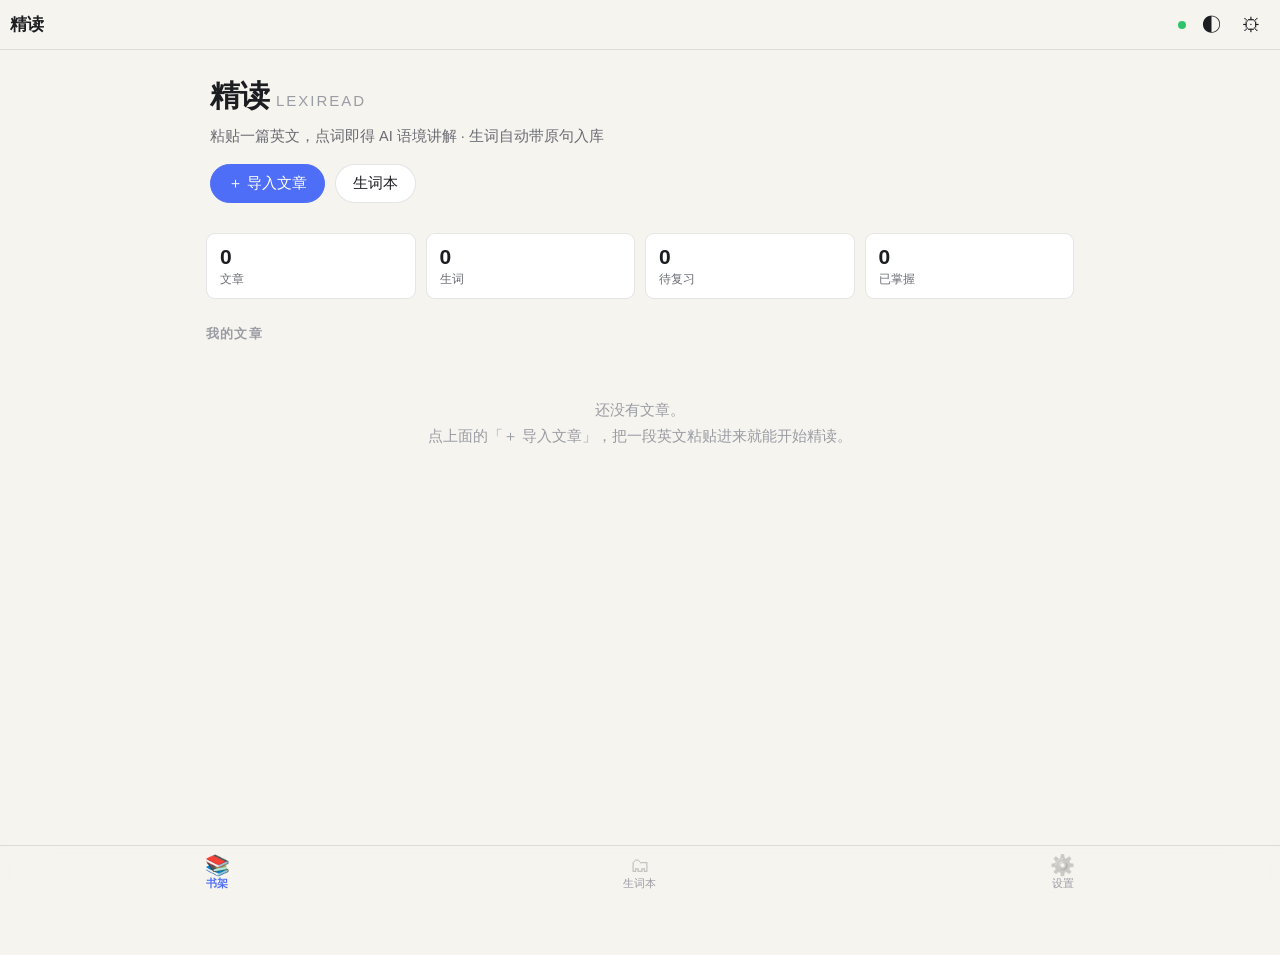
==== index.html @ 321f034e "加入文件导入（EPUB/PDF/DOCX）与账号跨设备同步 - 文件导入：EPUB（自己解 ZIP + 按 spine 抽正文）、PDF（懒加载 pdf.js）、   DOCX、TXT/MD/HTML" ====
<!doctype html>
<html lang="zh-CN">
<head>
<meta charset="utf-8">
<meta name="viewport" content="width=device-width, initial-scale=1, viewport-fit=cover">
<title>精读 LexiRead · AI 英文精读与语境记单词</title>
<meta name="description" content="导入英文文章，点词看 AI 语境讲解、整句翻译与语法拆解，生词连同原句自动进生词本并按遗忘曲线复习。iPhone / iPad / Mac 三端可用。">
<link rel="manifest" href="./manifest.webmanifest">
<link rel="apple-touch-icon" href="./icons/apple-touch-icon.png">
<link rel="icon" href="./icons/favicon.svg" type="image/svg+xml">
<meta name="apple-mobile-web-app-capable" content="yes">
<meta name="mobile-web-app-capable" content="yes">
<meta name="apple-mobile-web-app-status-bar-style" content="black-translucent">
<meta name="apple-mobile-web-app-title" content="精读">
<meta name="theme-color" content="#12141c" media="(prefers-color-scheme: dark)">
<meta name="theme-color" content="#f6f4ef" media="(prefers-color-scheme: light)">
<link rel="stylesheet" href="./styles.css">
<script src="./config.js"></script>
</head>
<body>

<!-- ─────────────  顶栏  ───────────── -->
<header id="topbar">
  <button class="icon-btn" id="btn-back" hidden aria-label="返回">‹</button>
  <div class="tb-title" id="tb-title">精读</div>
  <div class="tb-right">
    <span class="sync-dot" id="dict-dot" title="词典状态"></span>
    <button class="icon-btn sync-btn" id="btn-sync" hidden aria-label="同步">☁</button>
    <button class="icon-btn" id="btn-theme" aria-label="切换主题">◐</button>
    <button class="icon-btn" id="btn-settings" aria-label="设置">⚙</button>
  </div>
</header>

<main id="main">

  <!-- ─────────────  书架  ───────────── -->
  <section class="view" id="view-library">
    <div class="hero">
      <h1>精读 <span class="hero-en">LexiRead</span></h1>
      <p class="hero-sub">粘贴一篇英文，点词即得 AI 语境讲解 · 生词自动带原句入库</p>
      <div class="hero-actions">
        <button class="btn primary" data-action="new-article">＋ 导入文章</button>
        <button class="btn" data-action="go-vocab">生词本 <b id="lib-due-badge" class="badge" hidden>0</b></button>
      </div>
    </div>
    <div class="stats" id="lib-stats"></div>
    <h2 class="sec-title">我的文章</h2>
    <div id="article-list" class="card-list"></div>
  </section>

  <!-- ─────────────  阅读器  ───────────── -->
  <section class="view" id="view-reader">
    <div id="reader-head" class="reader-head">
      <h1 id="reader-title"></h1>
      <div class="reader-meta" id="reader-meta"></div>
      <div class="reader-tools">
        <button class="tool" data-action="tts-play">🔊 朗读</button>
        <button class="tool" data-action="tts-stop">⏹ 停止</button>
        <button class="tool" data-action="toggle-focus">◎ 专注</button>
        <button class="tool" data-action="reader-settings">Aa 排版</button>
      </div>
    </div>
    <article id="reader-body" class="reader-body"></article>
    <div id="reader-end" class="reader-end"></div>
  </section>

  <!-- ─────────────  生词本  ───────────── -->
  <section class="view" id="view-vocab">
    <div class="seg" id="vocab-seg">
      <button class="seg-btn is-on" data-filter="all">全部</button>
      <button class="seg-btn" data-filter="due">待复习</button>
      <button class="seg-btn" data-filter="learning">学习中</button>
      <button class="seg-btn" data-filter="mastered">已掌握</button>
    </div>
    <div class="row-actions">
      <button class="btn primary" data-action="start-review">开始复习 <b id="due-count" class="badge" hidden>0</b></button>
      <button class="btn" data-action="vocab-export">导出</button>
    </div>
    <div id="vocab-list" class="card-list"></div>
  </section>

  <!-- ─────────────  复习  ───────────── -->
  <section class="view" id="view-review">
    <div class="review-wrap">
      <div class="review-progress"><div id="review-bar"></div></div>
      <div class="review-card" id="review-card">
        <div class="rc-word" id="rc-word"></div>
        <div class="rc-phon" id="rc-phon"></div>
        <button class="btn" id="rc-speak">🔊 听发音</button>
        <div class="rc-cloze" id="rc-cloze"></div>
        <div class="rc-answer" id="rc-answer" hidden></div>
        <button class="btn primary big" id="rc-reveal">显示答案</button>
        <div class="rc-grades" id="rc-grades" hidden>
          <button class="grade g1" data-grade="1">忘记 <i>&lt;1天</i></button>
          <button class="grade g2" data-grade="2">模糊 <i id="g2i"></i></button>
          <button class="grade g3" data-grade="3">记得 <i id="g3i"></i></button>
          <button class="grade g4" data-grade="4">太简单 <i id="g4i"></i></button>
        </div>
      </div>
      <div class="review-foot" id="review-foot"></div>
    </div>
  </section>

  <!-- ─────────────  设置  ───────────── -->
  <section class="view" id="view-settings">
    <div class="set-group" id="sync-group">
      <h2>账号与同步</h2>
      <div id="sync-body"></div>
    </div>

    <div class="set-group">
      <h2>AI 引擎</h2>
      <p class="hint">填写你自己的 API Key，费用直接算在你自己的账号上（DeepSeek 记单词这点用量约几分钱/月）。Key 只存在本机浏览器里，不会上传到任何第三方服务器。</p>
      <label class="field"><span>接口地址</span>
        <input id="set-baseurl" type="url" inputmode="url" autocomplete="off" spellcheck="false" placeholder="https://api.deepseek.com">
      </label>
      <label class="field"><span>API Key</span>
        <input id="set-apikey" type="password" autocomplete="off" spellcheck="false" placeholder="sk-...">
      </label>
      <label class="field"><span>模型</span>
        <input id="set-model" type="text" autocomplete="off" spellcheck="false" placeholder="deepseek-chat">
      </label>
      <div class="row-actions">
        <button class="btn primary" data-action="save-ai">保存</button>
        <button class="btn" data-action="test-ai">测试连接</button>
      </div>
      <div class="test-out" id="test-out" hidden></div>
    </div>

    <div class="set-group">
      <h2>阅读排版</h2>
      <label class="field range"><span>字号</span><input id="set-fontsize" type="range" min="14" max="30" step="1"><b id="set-fontsize-v"></b></label>
      <label class="field range"><span>行距</span><input id="set-lineheight" type="range" min="140" max="260" step="5"><b id="set-lineheight-v"></b></label>
      <label class="field range"><span>版心</span><input id="set-width" type="range" min="520" max="1000" step="20"><b id="set-width-v"></b></label>
      <label class="field"><span>字体</span>
        <select id="set-font">
          <option value="serif">衬线（易读）</option>
          <option value="sans">无衬线</option>
          <option value="mono">等宽</option>
        </select>
      </label>
      <label class="field"><span>主题</span>
        <select id="set-theme">
          <option value="auto">跟随系统</option>
          <option value="light">明亮</option>
          <option value="sepia">纸黄</option>
          <option value="dark">暗色</option>
        </select>
      </label>
      <label class="field"><span>点词后自动请求 AI 讲解</span>
        <input id="set-autoai" type="checkbox">
      </label>
    </div>

    <div class="set-group">
      <h2>朗读</h2>
      <label class="field"><span>语速</span><input id="set-rate" type="range" min="50" max="150" step="5"><b id="set-rate-v"></b></label>
      <label class="field"><span>音色</span><select id="set-voice"></select></label>
    </div>

    <div class="set-group">
      <h2>数据</h2>
      <p class="hint" id="storage-hint"></p>
      <div class="row-actions">
        <button class="btn" data-action="vocab-export">导出全部数据</button>
        <button class="btn" data-action="data-import">导入数据</button>
        <button class="btn danger" data-action="data-wipe">清空所有数据</button>
      </div>
      <input type="file" id="file-import" accept="application/json,.json" hidden>
    </div>

    <div class="set-group">
      <h2>关于</h2>
      <p class="hint">
        精读 LexiRead 是一个纯本地的 PWA：没有服务器、没有账号、没有订阅。
        在 iPhone / iPad 上用 Safari「分享 → 添加到主屏幕」即成为全屏 App；在 Mac 的 Safari 里「文件 → 添加到程序坞」同样得到独立窗口。
        <br><br>
        词典数据来自开源项目 <a href="https://github.com/skywind3000/ECDICT" target="_blank" rel="noopener">ECDICT</a>（MIT）。
      </p>
      <div class="row-actions">
        <button class="btn" data-action="reload-dict">重新加载词典</button>
        <button class="btn" data-action="check-update">检查更新</button>
      </div>
      <p class="hint" id="version-hint"></p>
    </div>
  </section>

</main>

<!-- ─────────────  底部导航  ───────────── -->
<nav id="tabbar">
  <button class="tab is-on" data-tab="library"><i>📚</i><span>书架</span></button>
  <button class="tab" data-tab="vocab"><i>🗂</i><span>生词本</span><b class="dot" id="tab-due" hidden></b></button>
  <button class="tab" data-tab="settings"><i>⚙️</i><span>设置</span></button>
</nav>

<!-- ─────────────  详情面板（点词 / 句子）  ───────────── -->
<div id="scrim" hidden></div>
<aside id="panel" hidden aria-live="polite">
  <div class="panel-grip"></div>
  <div class="panel-head">
    <div class="ph-main">
      <div class="ph-word" id="ph-word"></div>
      <div class="ph-sub" id="ph-sub"></div>
    </div>
    <div class="ph-actions">
      <button class="icon-btn" id="ph-speak" aria-label="发音">🔊</button>
      <button class="icon-btn" id="ph-close" aria-label="关闭">✕</button>
    </div>
  </div>
  <div class="panel-body" id="panel-body"></div>
  <div class="panel-foot" id="panel-foot"></div>
</aside>

<!-- ─────────────  模态：新建文章  ───────────── -->
<div id="modal" hidden>
  <div class="modal-card" id="modal-card"></div>
</div>

<div id="toast" hidden></div>

<!-- 拖拽文件到窗口任意位置时的提示 -->
<div id="drop-hint" hidden>
  <div class="dh-card">
    <div class="dh-icon">📥</div>
    <div class="dh-main">松手即可导入</div>
    <div class="dh-sub">EPUB · PDF · DOCX · TXT · Markdown · HTML</div>
  </div>
</div>

<script type="module" src="./src/app.js"></script>
</body>
</html>
---- styles.css ----
/* ────────────────────────────────────────────────
   精读 LexiRead — 样式
   ──────────────────────────────────────────────── */

:root{
  --sb-h: 0px;                    /* 安全区高度，由 JS 注入 */
  --radius: 14px;
  --radius-sm: 9px;
  --ff-serif: "New York", "Songti SC", "Source Han Serif SC", Georgia, "Times New Roman", serif;
  --ff-sans: -apple-system, BlinkMacSystemFont, "SF Pro SC", "PingFang SC", "Helvetica Neue", Arial, sans-serif;
  --ff-mono: ui-monospace, "SF Mono", Menlo, Consolas, monospace;
  --ff: var(--ff-serif);
  --fs: 20px;
  --lh: 1.9;
  --measure: 720px;
  --accent: #4f6ef7;
  --accent-soft: rgba(79,110,247,.14);
  --mark: rgba(255,214,0,.42);

  --bg: #f6f4ef;
  --bg-elev: #ffffff;
  --bg-sunk: #ece8e0;
  --fg: #1c1d21;
  --fg-dim: #6a6c74;
  --fg-faint: #9a9ca4;
  --line: rgba(0,0,0,.10);
  --shadow: 0 8px 30px rgba(20,20,30,.10);
  --shadow-lg: 0 18px 60px rgba(20,20,30,.22);
}
[data-theme="dark"]{
  --accent: #7d93ff;
  --accent-soft: rgba(125,147,255,.18);
  --mark: rgba(255,214,0,.28);
  --bg: #12141c;
  --bg-elev: #1b1e28;
  --bg-sunk: #0d0f16;
  --fg: #e9eaf0;
  --fg-dim: #a0a3b1;
  --fg-faint: #6d7183;
  --line: rgba(255,255,255,.12);
  --shadow: 0 8px 30px rgba(0,0,0,.5);
  --shadow-lg: 0 18px 60px rgba(0,0,0,.6);
}
[data-theme="sepia"]{
  --bg: #f4ecd8; --bg-elev: #fbf5e6; --bg-sunk: #e9dfc6;
  --fg: #3b3327; --fg-dim: #7a6d58; --fg-faint: #a2957e;
  --line: rgba(90,70,40,.16);
  --accent: #9a6b2f;
  --accent-soft: rgba(154,107,47,.16);
}

*{ box-sizing: border-box; -webkit-tap-highlight-color: transparent; }
html,body{ margin:0; padding:0; height:100%; }
body{
  font-family: var(--ff-sans);
  background: var(--bg);
  color: var(--fg);
  overscroll-behavior-y: none;
  -webkit-font-smoothing: antialiased;
  text-rendering: optimizeLegibility;
}
button{ font-family: inherit; color: inherit; cursor: pointer; }
input,select,textarea{ font-family: inherit; font-size: 16px; }
a{ color: var(--accent); }
[hidden]{ display: none !important; }

/* ── 顶栏 ── */
#topbar{
  position: fixed; top:0; left:0; right:0; z-index: 60;
  display:flex; align-items:center; gap:6px;
  height: calc(50px + env(safe-area-inset-top, 0px));
  padding: env(safe-area-inset-top, 0px) 10px 0;
  background: color-mix(in srgb, var(--bg) 82%, transparent);
  backdrop-filter: saturate(180%) blur(20px);
  -webkit-backdrop-filter: saturate(180%) blur(20px);
  border-bottom: 1px solid var(--line);
}
.tb-title{ flex:1; font-weight:650; font-size:17px; letter-spacing:.2px;
  overflow:hidden; text-overflow:ellipsis; white-space:nowrap; }
.tb-right{ display:flex; align-items:center; gap:2px; }
.icon-btn{
  border:none; background:transparent; font-size:19px; line-height:1;
  width:38px; height:38px; border-radius:50%; display:grid; place-items:center;
  transition: background .15s;
}
.icon-btn:hover{ background: var(--accent-soft); }
.icon-btn:active{ transform: scale(.92); }
#btn-back{ font-size:28px; padding-bottom:4px; font-weight:300; }
.sync-dot{ width:8px; height:8px; border-radius:50%; background: var(--fg-faint);
  margin-right:4px; transition: background .3s; }
.sync-dot.ok{ background:#31c46a; }
.sync-dot.busy{ background:#f5a623; animation: pulse 1s infinite; }
.sync-dot.err{ background:#ef4a5a; }
@keyframes pulse{ 50%{ opacity:.25 } }

/* ── 主体 ── */
#main{
  padding-top: calc(50px + env(safe-area-inset-top, 0px));
  padding-bottom: calc(64px + env(safe-area-inset-bottom, 0px));
  min-height:100%;
}
.view{ display:none; max-width: 900px; margin:0 auto; padding: 0 16px; }
.view.is-on{ display:block; animation: fade .22s ease; }
@keyframes fade{ from{opacity:0; transform:translateY(4px)} to{opacity:1;transform:none} }

/* ── 书架 ── */
.hero{ padding: 26px 4px 14px; }
.hero h1{ margin:0; font-size:30px; letter-spacing:-.5px; font-family: var(--ff-serif); }
.hero-en{ font-size:15px; color: var(--fg-faint); font-family: var(--ff-sans);
  letter-spacing:2px; text-transform:uppercase; font-weight:500; }
.hero-sub{ margin:8px 0 16px; color: var(--fg-dim); font-size:14.5px; line-height:1.6; }
.hero-actions{ display:flex; gap:10px; flex-wrap:wrap; }
.stats{ display:grid; grid-template-columns: repeat(auto-fit,minmax(132px,1fr));
  gap:10px; margin:16px 0 6px; }
.stat{ background: var(--bg-elev); border:1px solid var(--line); border-radius: var(--radius-sm);
  padding:11px 13px; }
.stat b{ display:block; font-size:21px; font-weight:700; letter-spacing:-.3px; }
.stat span{ font-size:11.5px; color: var(--fg-dim); }
.sec-title{ font-size:13px; text-transform:uppercase; letter-spacing:1.2px;
  color: var(--fg-faint); margin:26px 0 10px; font-weight:600; }

.btn{
  border:1px solid var(--line); background: var(--bg-elev); color: var(--fg);
  border-radius: 999px; padding: 9px 17px; font-size:14.5px; font-weight:550;
  transition: transform .1s, background .15s, border-color .15s;
  display:inline-flex; align-items:center; gap:6px;
}
.btn:hover{ border-color: var(--accent); }
.btn:active{ transform: scale(.97); }
.btn.primary{ background: var(--accent); border-color: var(--accent); color:#fff; }
.btn.primary:hover{ filter: brightness(1.08); }
.btn.danger{ color:#ef4a5a; border-color: color-mix(in srgb,#ef4a5a 40%, transparent); }
.btn.big{ padding:13px 26px; font-size:16px; width:100%; justify-content:center; }
.btn[disabled]{ opacity:.45; pointer-events:none; }
.badge{ background: var(--accent); color:#fff; border-radius:999px; font-size:11px;
  padding:1px 6px; min-width:17px; text-align:center; font-style:normal; }
.btn.primary .badge{ background: rgba(255,255,255,.28); }
.row-actions{ display:flex; gap:10px; flex-wrap:wrap; margin:12px 0 16px; }

.card-list{ display:flex; flex-direction:column; gap:10px; }
.card{
  background: var(--bg-elev); border:1px solid var(--line); border-radius: var(--radius);
  padding:14px 16px; display:flex; gap:12px; align-items:flex-start;
  transition: border-color .15s, transform .12s;
  position:relative;
}
.card:hover{ border-color: color-mix(in srgb, var(--accent) 50%, var(--line)); }
.card:active{ transform: scale(.99); }
.card-main{ flex:1; min-width:0; }
.card-title{ font-weight:620; font-size:16px; line-height:1.35; margin-bottom:5px;
  display:-webkit-box; -webkit-line-clamp:2; -webkit-box-orient:vertical; overflow:hidden; }
.card-sub{ font-size:12.5px; color: var(--fg-dim); display:flex; gap:9px; flex-wrap:wrap; align-items:center; }
.pill{ background: var(--bg-sunk); border-radius:999px; padding:2px 8px; font-size:11.5px; }
.pill.due{ background: var(--accent-soft); color: var(--accent); font-weight:600; }
.card-x{ border:none; background:transparent; color: var(--fg-faint); font-size:17px;
  width:30px; height:30px; border-radius:50%; flex:none; }
.card-x:hover{ background: rgba(239,74,90,.12); color:#ef4a5a; }
.empty{ text-align:center; color: var(--fg-faint); padding:44px 20px; font-size:14.5px; line-height:1.8; }

/* ── 阅读器 ── */
#view-reader{ max-width: none; padding:0; }
.reader-head{ max-width: var(--measure); margin: 0 auto; padding: 22px 20px 6px; }
.reader-head h1{ font-family: var(--ff-serif); font-size:26px; line-height:1.3;
  margin:0 0 8px; letter-spacing:-.3px; }
.reader-meta{ font-size:12.5px; color: var(--fg-faint); display:flex; gap:10px; flex-wrap:wrap; }
.reader-tools{ display:flex; gap:8px; margin:14px 0 4px; flex-wrap:wrap; }
.tool{ border:1px solid var(--line); background: var(--bg-elev); border-radius:999px;
  padding:6px 13px; font-size:13px; color: var(--fg-dim); }
.tool:hover{ color: var(--accent); border-color: var(--accent); }
.tool.is-on{ background: var(--accent); border-color: var(--accent); color:#fff; }

.reader-body{
  max-width: var(--measure); margin:0 auto; padding: 6px 20px 12px;
  font-family: var(--ff); font-size: var(--fs); line-height: var(--lh);
}
.reader-body p{ margin: 0 0 1.05em; text-align: left; hyphens:auto; }
.reader-body .sent{ border-radius:4px; transition: background .2s; }
.reader-body .sent.speaking{ background: var(--accent-soft); box-shadow: 0 0 0 4px var(--accent-soft); }
.reader-body .w{ cursor: pointer; border-radius:4px;
  transition: background .12s, color .12s; }
.reader-body .w:hover{ background: var(--accent-soft); }
.reader-body .w.saved{ box-shadow: inset 0 -2px 0 var(--accent); }
.reader-body .w.active{ background: var(--accent); color:#fff; }
.reader-body .w.hit{ background: var(--mark); }
.reader-body h2.art-h{ font-size: calc(var(--fs) * 1.12); margin: 1.4em 0 .6em; font-family: var(--ff-sans); }
.reader-body blockquote{ margin:1em 0; padding-left:14px; border-left:3px solid var(--line); color: var(--fg-dim); }
.reader-end{ max-width: var(--measure); margin:0 auto; padding: 30px 20px 70px;
  text-align:center; color: var(--fg-faint); font-size:13.5px; }
body.focus-mode #topbar, body.focus-mode #tabbar, body.focus-mode .reader-meta,
body.focus-mode .reader-tools{ opacity:0; pointer-events:none; }
body.focus-mode #topbar, body.focus-mode #tabbar{ transition: opacity .3s; }

/* ── 分段控件 ── */
.seg{ display:flex; gap:4px; background: var(--bg-sunk); border-radius:999px;
  padding:4px; margin:20px 0 6px; overflow-x:auto; scrollbar-width:none; }
.seg::-webkit-scrollbar{ display:none; }
.seg-btn{ flex:1; white-space:nowrap; border:none; background:transparent; color: var(--fg-dim);
  border-radius:999px; padding:7px 14px; font-size:13.5px; font-weight:550; }
.seg-btn.is-on{ background: var(--bg-elev); color: var(--fg); box-shadow: 0 1px 4px rgba(0,0,0,.10); }

/* ── 底部导航 ── */
#tabbar{
  position: fixed; left:0; right:0; bottom:0; z-index:60;
  display:flex; align-items:flex-start; justify-content:space-around;
  padding: 4px 8px calc(4px + env(safe-area-inset-bottom, 0px));
  background: color-mix(in srgb, var(--bg) 84%, transparent);
  backdrop-filter: saturate(180%) blur(20px);
  -webkit-backdrop-filter: saturate(180%) blur(20px);
  border-top:1px solid var(--line);
}
.tab{ border:none; background:transparent; display:flex; flex-direction:column;
  align-items:center; gap:2px; padding:5px 14px; border-radius:10px;
  color: var(--fg-faint); font-size:10.5px; position:relative; transition: color .15s; }
.tab i{ font-style:normal; font-size:20px; line-height:1; filter: grayscale(1) opacity(.55); }
.tab.is-on{ color: var(--accent); font-weight:600; }
.tab.is-on i{ filter:none; }
.tab .dot{ position:absolute; top:2px; right:8px; width:8px; height:8px; border-radius:50%;
  background:#ef4a5a; }

/* ── 详情面板 ── */
#scrim{ position:fixed; inset:0; background: rgba(0,0,0,.34); z-index:80;
  animation: fade .2s; backdrop-filter: blur(1px); }
#panel{
  position: fixed; z-index:90; background: var(--bg-elev);
  display:flex; flex-direction:column; box-shadow: var(--shadow-lg);
  left:0; right:0; bottom:0; max-height: 78vh;
  border-radius: 20px 20px 0 0; padding-bottom: env(safe-area-inset-bottom, 0px);
  animation: sheet-in .26s cubic-bezier(.2,.9,.3,1);
}
@keyframes sheet-in{ from{ transform: translateY(100%) } to{ transform:none } }
.panel-grip{ width:38px; height:5px; border-radius:3px; background: var(--line);
  margin:8px auto 0; flex:none; }
.panel-head{ display:flex; align-items:flex-start; gap:10px; padding:12px 16px 10px;
  border-bottom:1px solid var(--line); flex:none; }
.ph-main{ flex:1; min-width:0; }
.ph-word{ font-family: var(--ff-serif); font-size:25px; font-weight:600; letter-spacing:-.4px;
  word-break: break-word; }
.ph-sub{ font-size:13px; color: var(--fg-dim); margin-top:3px; display:flex;
  gap:8px; flex-wrap:wrap; align-items:center; }
.ph-sub .ipa{ font-family: var(--ff-mono); }
.ph-actions{ display:flex; gap:2px; flex:none; }
.panel-body{ padding: 14px 16px 18px; overflow-y:auto; -webkit-overflow-scrolling:touch;
  font-size:15px; line-height:1.72; }
.panel-foot{ border-top:1px solid var(--line); padding:10px 16px 14px; flex:none;
  display:flex; gap:9px; flex-wrap:wrap; align-items:center; }

/* 面板内容排版 */
.def-block{ margin-bottom:16px; }
.def-block:last-child{ margin-bottom:4px; }
.def-label{ font-size:11px; text-transform:uppercase; letter-spacing:1.1px;
  color: var(--fg-faint); font-weight:650; margin-bottom:6px; }
.def-zh{ font-size:16px; line-height:1.85; }
.def-zh .pos{ color: var(--accent); font-style:italic; font-family: var(--ff-serif);
  margin-right:2px; }
.sense{ margin: 3px 0; padding-left:17px; position:relative; }
.sense::before{ content:''; position:absolute; left:4px; top:.72em; width:4px; height:4px;
  border-radius:50%; background: var(--fg-faint); }
.tagrow{ display:flex; gap:6px; flex-wrap:wrap; margin-top:8px; }
.tag{ font-size:11px; padding:2px 8px; border-radius:999px; background: var(--bg-sunk);
  color: var(--fg-dim); }
.tag.collins{ background: rgba(245,166,35,.16); color:#c47f00; }
.tag.oxford{ background: rgba(49,196,106,.16); color:#1e9c52; }
.tag.freq{ background: var(--accent-soft); color: var(--accent); }
.tag.link{ border:none; font-family:inherit; cursor:pointer; background: var(--accent-soft);
  color: var(--accent); font-weight:600; text-decoration: underline dotted; text-underline-offset:2px; }
.ctx-sent{ font-family: var(--ff-serif); font-size:15.5px; line-height:1.7;
  background: var(--bg-sunk); border-radius: var(--radius-sm); padding:11px 13px;
  border-left:3px solid var(--accent); }
.ctx-sent em{ font-style:normal; font-weight:750; color: var(--accent);
  background: var(--accent-soft); border-radius:4px; padding:0 3px; }
.ai-out{ white-space:pre-wrap; word-break: break-word; font-size:15px; line-height:1.78; }
.ai-out strong{ color: var(--accent); font-weight:650; }
.ai-out .ai-h{ font-weight:700; color: var(--accent); }
.stream-cursor::after{ content:'▌'; color: var(--accent); animation: blink .9s steps(2) infinite; }
@keyframes blink{ 50%{ opacity:0 } }
.loading{ display:flex; align-items:center; gap:9px; color: var(--fg-dim); font-size:14px; }
.spinner{ width:15px; height:15px; border:2px solid var(--line); border-top-color: var(--accent);
  border-radius:50%; animation: spin .8s linear infinite; flex:none; }
@keyframes spin{ to{ transform: rotate(360deg) } }
.err-box{ background: rgba(239,74,90,.10); border:1px solid rgba(239,74,90,.35);
  color:#d63b4b; border-radius: var(--radius-sm); padding:10px 12px; font-size:13.5px; line-height:1.6; }
.warn-box{ background: rgba(245,166,35,.12); border:1px solid rgba(245,166,35,.4);
  border-radius: var(--radius-sm); padding:10px 12px; font-size:13.5px; line-height:1.6; }

/* ── 模态 ── */
#modal{ position:fixed; inset:0; z-index:100; background: rgba(0,0,0,.42);
  display:flex; align-items:center; justify-content:center; padding:18px;
  backdrop-filter: blur(3px); animation: fade .18s; }
.modal-card{ background: var(--bg-elev); border-radius:18px; box-shadow: var(--shadow-lg);
  width:100%; max-width:560px; max-height: 86vh; overflow-y:auto; padding:20px; }
.modal-card h3{ margin:0 0 4px; font-size:19px; }
.modal-card .sub{ color: var(--fg-dim); font-size:13.5px; margin-bottom:16px; line-height:1.6; }
.modal-card textarea{ width:100%; min-height:190px; padding:12px; border-radius: var(--radius-sm);
  border:1px solid var(--line); background: var(--bg); color: var(--fg); resize:vertical;
  font-size:15px; line-height:1.6; }
.modal-card input[type=text],.modal-card input[type=url]{ width:100%; padding:11px 12px;
  border-radius: var(--radius-sm); border:1px solid var(--line); background: var(--bg); color: var(--fg); }
.modal-foot{ display:flex; gap:10px; justify-content:flex-end; margin-top:16px; flex-wrap:wrap; }

/* 文件拖放区 */
.dropzone{ display:flex; align-items:center; gap:13px; padding:15px 16px; margin-bottom:14px;
  border:1.5px dashed color-mix(in srgb, var(--accent) 45%, var(--line));
  border-radius: var(--radius); background: var(--accent-soft);
  cursor:pointer; transition: border-color .15s, background .15s, transform .1s; }
.dropzone:hover{ border-color: var(--accent); }
.dropzone.is-over{ border-color: var(--accent); background: color-mix(in srgb, var(--accent) 20%, transparent);
  transform: scale(1.012); }
.dz-icon{ font-size:26px; line-height:1; flex:none; }
.dz-main{ font-weight:620; font-size:15px; }
.dz-sub{ font-size:12.5px; color: var(--fg-dim); margin-top:3px; line-height:1.45; }
.na-status{ margin:0 0 14px; padding:11px 13px; border-radius: var(--radius-sm); font-size:13.5px;
  line-height:1.6; display:flex; gap:9px; align-items:flex-start; }
.na-status.is-busy{ background: var(--bg-sunk); color: var(--fg-dim); align-items:center; }
.na-status.is-ok{ background: rgba(49,196,106,.12); border:1px solid rgba(49,196,106,.4); }
.na-status.is-err{ background: rgba(239,74,90,.10); border:1px solid rgba(239,74,90,.35); color:#d63b4b; }

/* 全窗口拖拽提示 */
#drop-hint{ position:fixed; inset:0; z-index:300; background: rgba(20,22,32,.55);
  backdrop-filter: blur(6px); display:grid; place-items:center; animation: fade .15s; }
.dh-card{ background: var(--bg-elev); border-radius:20px; padding:34px 46px; text-align:center;
  box-shadow: var(--shadow-lg); border:2px dashed var(--accent); }
.dh-icon{ font-size:44px; }
.dh-main{ font-size:19px; font-weight:650; margin-top:10px; }
.dh-sub{ font-size:13px; color: var(--fg-dim); margin-top:6px; }

/* ── 账号与同步 ── */
.sync-btn{ font-size:18px; }
.sync-btn.on{ color: var(--accent); }
.sync-btn.busy{ animation: pulse 1s infinite; }
.sync-btn.err{ color:#ef4a5a; }
.sync-state{ display:flex; align-items:center; gap:10px; padding:12px 14px; border-radius: var(--radius-sm);
  background: var(--bg-sunk); margin-bottom:14px; font-size:13.5px; line-height:1.55; }
.sync-state .who{ flex:1; min-width:0; }
.sync-state b{ font-size:14.5px; display:block; overflow:hidden; text-overflow:ellipsis; }
.sync-avatar{ width:34px; height:34px; border-radius:50%; background: var(--accent); color:#fff;
  display:grid; place-items:center; font-weight:700; flex:none; font-size:15px; }
.sync-steps{ font-size:13px; color: var(--fg-dim); line-height:1.75; margin:0 0 12px; padding-left:19px; }
.sync-steps li{ margin-bottom:3px; }
.sync-actions{ display:flex; gap:9px; flex-wrap:wrap; }
.sync-field{ display:flex; flex-direction:column; gap:5px; margin-bottom:11px; }
.sync-field span{ font-size:12.5px; color: var(--fg-dim); }
.sync-field input{ padding:10px 12px; border-radius:9px; border:1px solid var(--line);
  background: var(--bg); color: var(--fg); font-size:15px; }
.sync-field input:focus{ outline:2px solid var(--accent-soft); border-color: var(--accent); }

/* ── 设置 ── */
.set-group{ background: var(--bg-elev); border:1px solid var(--line);
  border-radius: var(--radius); padding:16px 16px 18px; margin:14px 0; }
.set-group h2{ font-size:15px; margin:0 0 8px; }
.hint{ font-size:13px; color: var(--fg-dim); line-height:1.65; margin:0 0 14px; }
.field{ display:flex; align-items:center; gap:10px; padding:9px 0;
  border-bottom:1px solid var(--line); font-size:14.5px; }
.field:last-of-type{ border-bottom:none; }
.field > span{ flex:none; width:132px; color: var(--fg-dim); }
.field input[type=text],.field input[type=url],.field input[type=password],.field select{
  flex:1; min-width:0; padding:9px 11px; border-radius:9px; border:1px solid var(--line);
  background: var(--bg); color: var(--fg); }
.field.range input[type=range]{ flex:1; accent-color: var(--accent); }
.field.range b{ width:56px; text-align:right; font-size:12.5px; color: var(--fg-dim);
  font-variant-numeric: tabular-nums; font-weight:500; }
.field input[type=checkbox]{ width:20px; height:20px; accent-color: var(--accent); margin-left:auto; }
.test-out{ margin-top:12px; font-size:13.5px; line-height:1.65; }

/* ── 复习 ── */
.review-wrap{ max-width:620px; margin:0 auto; padding: 16px 0 40px; }
.review-progress{ height:4px; background: var(--bg-sunk); border-radius:2px; overflow:hidden; margin-bottom:16px; }
#review-bar{ height:100%; background: var(--accent); width:0; transition: width .3s; }
.review-card{ background: var(--bg-elev); border:1px solid var(--line);
  border-radius: var(--radius); padding:26px 20px; text-align:center; }
.rc-word{ font-family: var(--ff-serif); font-size:38px; font-weight:600; letter-spacing:-1px;
  word-break:break-word; line-height:1.2; }
.rc-phon{ font-family: var(--ff-mono); color: var(--fg-dim); font-size:15px; margin:8px 0 16px; }
.rc-cloze{ font-family: var(--ff-serif); font-size:17px; line-height:1.8; color: var(--fg-dim);
  margin:20px 0; text-align:left; }
.rc-cloze em{ font-style:normal; border-bottom:2px solid var(--accent); color: var(--accent);
  font-weight:700; padding:0 22px; }
.rc-answer{ text-align:left; margin-top:6px; }
.rc-grades{ display:grid; grid-template-columns: repeat(4,1fr); gap:8px; margin-top:20px; }
.grade{ border:1px solid var(--line); background: var(--bg); border-radius: var(--radius-sm);
  padding:11px 4px; font-size:14px; font-weight:600; display:flex; flex-direction:column; gap:3px; }
.grade i{ font-style:normal; font-size:10.5px; color: var(--fg-faint); font-weight:400; }
.grade.g1{ color:#ef4a5a; } .grade.g2{ color:#e08a00; }
.grade.g3{ color:#1e9c52; } .grade.g4{ color: var(--accent); }
.review-foot{ text-align:center; color: var(--fg-faint); font-size:13px; margin-top:18px; line-height:1.7; }
.done-card{ text-align:center; padding:44px 20px; }
.done-card .big-emoji{ font-size:46px; }

/* ── Toast ── */
#toast{ position:fixed; left:50%; transform: translateX(-50%);
  bottom: calc(84px + env(safe-area-inset-bottom, 0px)); z-index:200;
  background: rgba(28,29,33,.94); color:#fff; padding:10px 18px; border-radius:999px;
  font-size:14px; box-shadow: var(--shadow-lg); max-width: 88vw; text-align:center;
  animation: fade .2s; }

/* ── 桌面宽屏：面板改为右侧栏，底部导航变成顶栏分段 ── */
@media (min-width: 900px){
  #panel{
    left:auto; right:0; top: calc(50px + env(safe-area-inset-top, 0px)); bottom:0;
    width: 420px; max-height:none; border-radius:0; box-shadow:-1px 0 0 var(--line);
    animation: slide-in .22s ease;
  }
  @keyframes slide-in{ from{ transform: translateX(100%) } to{ transform:none } }
  #scrim{ display:none !important; }
  .panel-grip{ display:none; }
  .panel-head{ padding-top:16px; }
  body.panel-open #main{ padding-right:420px; }
  #tabbar{ position:sticky; }
}
@media (max-width: 899px){
  body.panel-open{ overflow:hidden; }
}
@media print{ #topbar,#tabbar,#panel,#scrim{ display:none !important; } }
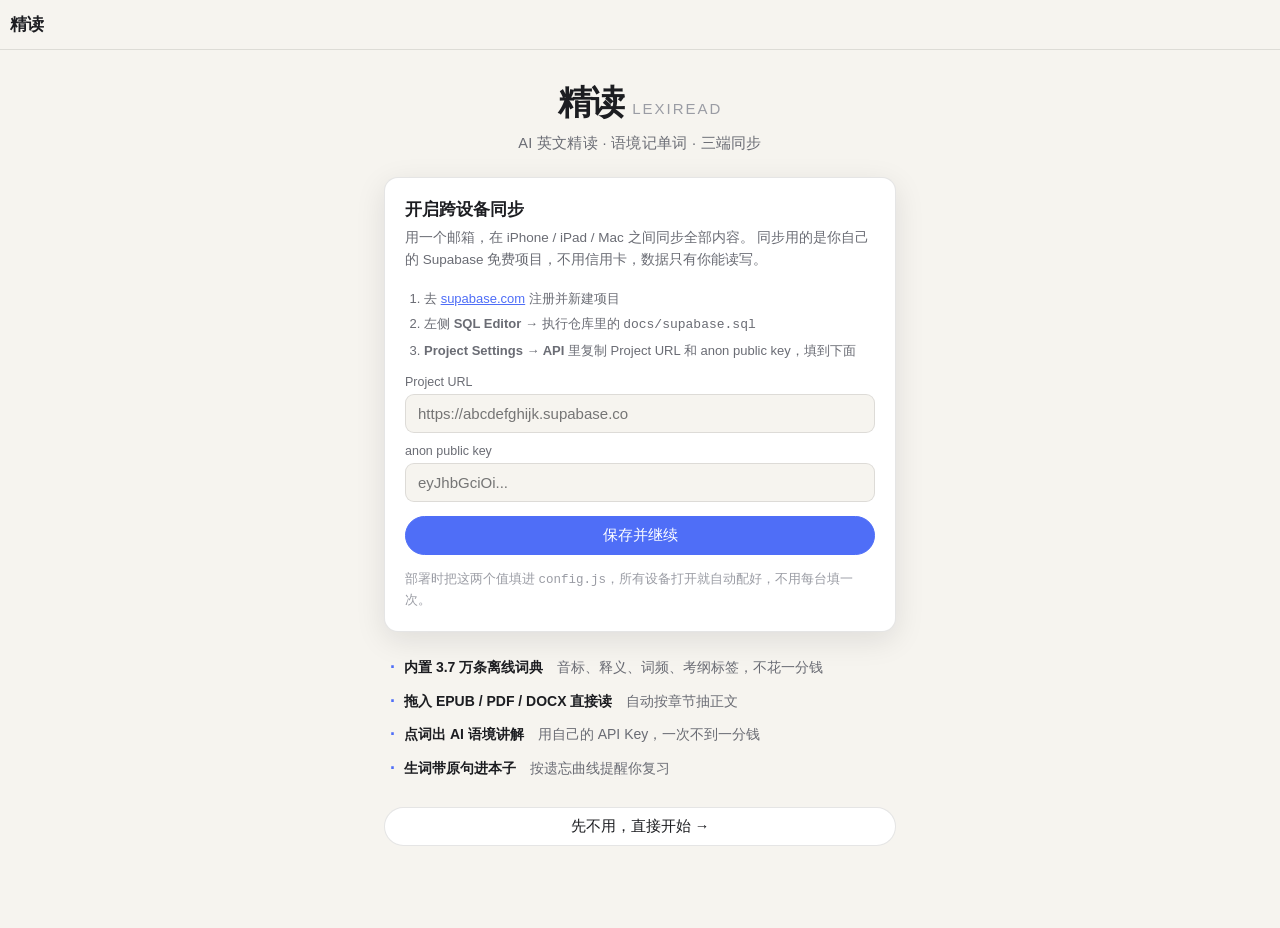
==== commit 0397355d: "翻页阅读（宽屏两栏，像书一样）+ 第一屏邮箱注册 阅读： - 新增翻页模式：CSS 多栏排版 + 整页平移，页眉显示书名/当前章节、页脚显示页码与翻页箭头 - 宽屏自动两栏（>720px），手机一栏；" ====
--- a/index.html
+++ b/index.html
@@ -23,7 +23,7 @@
 <header id="topbar">
   <button class="icon-btn" id="btn-back" hidden aria-label="返回">‹</button>
   <div class="tb-title" id="tb-title">精读</div>
-  <div class="tb-right">
+  <div class="tb-right" id="tb-right">
     <span class="sync-dot" id="dict-dot" title="词典状态"></span>
     <button class="icon-btn sync-btn" id="btn-sync" hidden aria-label="同步">☁</button>
     <button class="icon-btn" id="btn-theme" aria-label="切换主题">◐</button>
@@ -32,6 +32,24 @@
 </header>
 
 <main id="main">
+
+  <!-- ─────────────  欢迎 / 注册  ───────────── -->
+  <section class="view" id="view-welcome">
+    <div class="wc-wrap">
+      <div class="wc-hero">
+        <h1>精读 <span class="hero-en">LexiRead</span></h1>
+        <p>AI 英文精读 · 语境记单词 · 三端同步</p>
+      </div>
+      <div id="welcome-card"></div>
+      <ul class="wc-points">
+        <li><b>内置 3.7 万条离线词典</b>　音标、释义、词频、考纲标签，不花一分钱</li>
+        <li><b>拖入 EPUB / PDF / DOCX 直接读</b>　自动按章节抽正文</li>
+        <li><b>点词出 AI 语境讲解</b>　用自己的 API Key，一次不到一分钱</li>
+        <li><b>生词带原句进本子</b>　按遗忘曲线提醒你复习</li>
+      </ul>
+      <button class="btn wc-skip" data-action="welcome-skip">先不用，直接开始 →</button>
+    </div>
+  </section>
 
   <!-- ─────────────  书架  ───────────── -->
   <section class="view" id="view-library">
@@ -51,17 +69,32 @@
   <!-- ─────────────  阅读器  ───────────── -->
   <section class="view" id="view-reader">
     <div id="reader-head" class="reader-head">
-      <h1 id="reader-title"></h1>
+      <div class="rh-bar">
+        <button class="rh-nav" data-action="page-prev" aria-label="上一页">‹</button>
+        <div class="rh-titles" data-action="toggle-tools">
+          <h1 id="reader-title"></h1>
+          <div class="rh-sub" id="reader-sub"></div>
+        </div>
+        <button class="rh-nav" data-action="page-next" aria-label="下一页">›</button>
+      </div>
       <div class="reader-meta" id="reader-meta"></div>
-      <div class="reader-tools">
+      <div class="reader-tools" id="reader-tools">
         <button class="tool" data-action="tts-play">🔊 朗读</button>
         <button class="tool" data-action="tts-stop">⏹ 停止</button>
+        <button class="tool" data-action="article-guide">✨ 导读</button>
         <button class="tool" data-action="toggle-focus">◎ 专注</button>
         <button class="tool" data-action="reader-settings">Aa 排版</button>
       </div>
     </div>
-    <article id="reader-body" class="reader-body"></article>
+    <div id="reader-viewport">
+      <article id="reader-body" class="reader-body" lang="en"></article>
+    </div>
     <div id="reader-end" class="reader-end"></div>
+    <div id="reader-foot" hidden>
+      <button class="rf-nav" data-action="page-prev" aria-label="上一页">‹</button>
+      <span id="reader-page">1 / 1</span>
+      <button class="rf-nav" data-action="page-next" aria-label="下一页">›</button>
+    </div>
   </section>
 
   <!-- ─────────────  生词本  ───────────── -->
@@ -114,6 +147,11 @@
       <label class="field"><span>接口地址</span>
         <input id="set-baseurl" type="url" inputmode="url" autocomplete="off" spellcheck="false" placeholder="https://api.deepseek.com">
       </label>
+      <p class="hint" style="margin:-2px 0 12px">常用地址：
+        DeepSeek 官方 <code>https://api.deepseek.com</code> ·
+        OpenAI <code>https://api.openai.com/v1</code> ·
+        第三方网关（New API / One API）一般要填到 <code>/v1</code> 为止，例如 <code>https://你的域名/v1</code>。
+        填错了应用会自动再试一次加 <code>/v1</code> 的地址。</p>
       <label class="field"><span>API Key</span>
         <input id="set-apikey" type="password" autocomplete="off" spellcheck="false" placeholder="sk-...">
       </label>
@@ -146,6 +184,27 @@
           <option value="sepia">纸黄</option>
           <option value="dark">暗色</option>
         </select>
+      </label>
+      <label class="field"><span>阅读方式</span>
+        <select id="set-mode">
+          <option value="page">翻页（像书一样）</option>
+          <option value="scroll">滚动</option>
+        </select>
+      </label>
+      <label class="field"><span>分栏</span>
+        <select id="set-columns">
+          <option value="auto">自动（宽屏两栏）</option>
+          <option value="one">始终一栏</option>
+        </select>
+      </label>
+      <label class="field"><span>段落</span>
+        <select id="set-para">
+          <option value="book">书籍（首行缩进，段间紧凑）</option>
+          <option value="web">网页（段间空行，不缩进）</option>
+        </select>
+      </label>
+      <label class="field"><span>两端对齐</span>
+        <input id="set-justify" type="checkbox">
       </label>
       <label class="field"><span>点词后自动请求 AI 讲解</span>
         <input id="set-autoai" type="checkbox">
--- a/styles.css
+++ b/styles.css
@@ -11,8 +11,8 @@
   --ff-mono: ui-monospace, "SF Mono", Menlo, Consolas, monospace;
   --ff: var(--ff-serif);
   --fs: 20px;
-  --lh: 1.9;
-  --measure: 720px;
+  --lh: 1.95;
+  --measure: 680px;
   --accent: #4f6ef7;
   --accent-soft: rgba(79,110,247,.14);
   --mark: rgba(255,214,0,.42);
@@ -162,6 +162,55 @@
 .reader-head{ max-width: var(--measure); margin: 0 auto; padding: 22px 20px 6px; }
 .reader-head h1{ font-family: var(--ff-serif); font-size:26px; line-height:1.3;
   margin:0 0 8px; letter-spacing:-.3px; }
+.rh-bar{ display:none; }
+.rh-nav{ border:none; background:transparent; font-size:26px; line-height:1; color: var(--fg-faint);
+  width:34px; height:34px; border-radius:50%; flex:none; }
+.rh-nav:hover{ background: var(--accent-soft); color: var(--accent); }
+.rh-nav[disabled]{ opacity:.25; pointer-events:none; }
+.rh-titles{ flex:1; min-width:0; text-align:center; cursor:pointer; }
+.rh-titles h1{ font-family: var(--ff-serif); font-size:15px; font-weight:600; margin:0;
+  letter-spacing:0; line-height:1.35; overflow:hidden; text-overflow:ellipsis; white-space:nowrap; }
+.rh-sub{ font-size:11.5px; color: var(--fg-faint); margin-top:2px; overflow:hidden;
+  text-overflow:ellipsis; white-space:nowrap; }
+
+/* ── 翻页（像书一样）模式 ── */
+#reader-viewport{ position: relative; overflow: hidden; }
+html[data-mode="page"] #reader-viewport{ margin: 0 auto; }
+html[data-mode="page"] .reader-head{
+  max-width: none; padding: 6px 12px 4px; border-bottom: 1px solid var(--line); }
+html[data-mode="page"] .rh-bar{ display:flex; align-items:center; gap:6px;
+  max-width: var(--measure); margin: 0 auto; }
+html[data-mode="page"] #reader-title{ font-size:15px; }
+html[data-mode="page"] .reader-tools{
+  max-width: var(--measure); margin: 8px auto 0; justify-content:center;
+  opacity:0; max-height:0; overflow:hidden; transition: opacity .18s, max-height .18s; }
+html[data-mode="page"] body.tools-open .reader-tools,
+html[data-mode="page"] .reader-head:hover .reader-tools{ opacity:1; max-height:60px; }
+html[data-mode="page"] .reader-meta{ display:none; }
+html[data-mode="page"] .reader-body{
+  max-width: none; margin: 0; padding: 0; width: 100%; height: 100%;
+  box-sizing: border-box; column-fill: auto; overflow: visible;
+  transition: transform .22s cubic-bezier(.22,.8,.3,1); will-change: transform; }
+/* 标题不要被拆到两栏 */
+html[data-mode="page"] .reader-body h2.art-h{ break-inside: avoid-column; -webkit-column-break-inside: avoid; }
+html[data-mode="page"] .reader-body blockquote{ break-inside: avoid-column; }
+html[data-mode="scroll"] .reader-body{ transition:none; transform:none !important; }
+html[data-mode="page"] #reader-end{ display:none; }
+body.paged #tabbar{ display:none; }
+html[data-mode="page"] #reader-foot{
+  position: fixed; left:0; right:0; bottom: 0;
+  display:flex; align-items:center; justify-content:center; gap:20px;
+  padding: 6px 0 8px; font-size:12.5px; color: var(--fg-faint);
+  background: color-mix(in srgb, var(--bg) 88%, transparent); backdrop-filter: blur(14px);
+  border-top: 1px solid var(--line); z-index: 40; }
+.rf-nav{ border:none; background:transparent; color: var(--fg-dim); font-size:22px;
+  width:40px; height:34px; border-radius:10px; }
+.rf-nav:hover{ background: var(--accent-soft); color: var(--accent); }
+.rf-nav[disabled]{ opacity:.3; pointer-events:none; }
+#reader-page{ font-variant-numeric: tabular-nums; min-width: 72px; text-align:center; }
+html[data-mode="page"] #main{ padding-bottom: calc(44px + env(safe-area-inset-bottom, 0px)); }
+html[data-mode="page"] #reader-viewport{
+  padding: 0 var(--padx, 26px); box-sizing: border-box; }
 .reader-meta{ font-size:12.5px; color: var(--fg-faint); display:flex; gap:10px; flex-wrap:wrap; }
 .reader-tools{ display:flex; gap:8px; margin:14px 0 4px; flex-wrap:wrap; }
 .tool{ border:1px solid var(--line); background: var(--bg-elev); border-radius:999px;
@@ -172,8 +221,26 @@
 .reader-body{
   max-width: var(--measure); margin:0 auto; padding: 6px 20px 12px;
   font-family: var(--ff); font-size: var(--fs); line-height: var(--lh);
-}
-.reader-body p{ margin: 0 0 1.05em; text-align: left; hyphens:auto; }
+  font-kerning: normal;
+  font-variant-ligatures: common-ligatures;
+  text-rendering: optimizeLegibility;
+  hanging-punctuation: first last;
+  -webkit-hanging-punctuation: first last;
+}
+/* 两端对齐 + 自动断词（书籍的关键：右边缘齐整但不出现字距河流） */
+html[data-justify="1"] .reader-body{ text-align: justify; text-justify: inter-word;
+  hyphens: auto; -webkit-hyphens: auto; }
+html[data-justify="0"] .reader-body{ text-align: left; hyphens: manual; -webkit-hyphens: manual; }
+
+/* 段落：书籍式（首行缩进、段间紧凑） */
+html[data-para="book"] .reader-body p{ text-indent: 1.6em; margin: 0 0 .2em; }
+/* 章节标题后的第一段、引文后的第一段不缩进 —— 纸质书的惯例 */
+html[data-para="book"] .reader-body h2.art-h + p,
+html[data-para="book"] .reader-body blockquote + p,
+html[data-para="book"] .reader-body > p:first-child{ text-indent: 0; }
+/* 段落：网页式（不缩进、段间空行） */
+html[data-para="web"] .reader-body p{ text-indent: 0; margin: 0 0 1.05em; }
+
 .reader-body .sent{ border-radius:4px; transition: background .2s; }
 .reader-body .sent.speaking{ background: var(--accent-soft); box-shadow: 0 0 0 4px var(--accent-soft); }
 .reader-body .w{ cursor: pointer; border-radius:4px;
@@ -182,8 +249,15 @@
 .reader-body .w.saved{ box-shadow: inset 0 -2px 0 var(--accent); }
 .reader-body .w.active{ background: var(--accent); color:#fff; }
 .reader-body .w.hit{ background: var(--mark); }
-.reader-body h2.art-h{ font-size: calc(var(--fs) * 1.12); margin: 1.4em 0 .6em; font-family: var(--ff-sans); }
-.reader-body blockquote{ margin:1em 0; padding-left:14px; border-left:3px solid var(--line); color: var(--fg-dim); }
+.reader-body h2.art-h{ font-family: var(--ff); font-size: calc(var(--fs) * 1.24);
+  font-weight: 600; line-height: 1.35; letter-spacing: -.012em;
+  margin: 2.1em 0 .9em; padding-bottom: .3em;
+  border-bottom: 1px solid var(--line); }
+.reader-body h2.art-h:first-child{ margin-top: .2em; }
+.reader-body blockquote{ margin: 1.15em 0; padding: .1em 0 .1em 1.05em;
+  border-left: 3px solid var(--line); color: var(--fg-dim); font-style: italic; }
+html[data-para="book"] .reader-body blockquote{ text-indent: 0; }
+html[data-para="book"] .reader-body blockquote + p{ text-indent: 0; }
 .reader-end{ max-width: var(--measure); margin:0 auto; padding: 30px 20px 70px;
   text-align:center; color: var(--fg-faint); font-size:13.5px; }
 body.focus-mode #topbar, body.focus-mode #tabbar, body.focus-mode .reader-meta,
@@ -323,6 +397,27 @@
 .dh-main{ font-size:19px; font-weight:650; margin-top:10px; }
 .dh-sub{ font-size:13px; color: var(--fg-dim); margin-top:6px; }
 
+/* ── 欢迎 / 注册页 ── */
+.wc-wrap{ max-width: 520px; margin: 0 auto; padding: 30px 4px 40px; }
+.wc-hero{ text-align:center; margin-bottom: 24px; }
+.wc-hero h1{ font-family: var(--ff-serif); font-size: 34px; margin: 0 0 8px; letter-spacing: -.6px; }
+.wc-hero p{ color: var(--fg-dim); font-size: 14.5px; margin: 0; letter-spacing: .3px; }
+.wc-card{ background: var(--bg-elev); border:1px solid var(--line); border-radius: var(--radius);
+  padding: 20px; margin-bottom: 22px; box-shadow: var(--shadow); }
+.wc-card{
+  display:block;
+}
+.wc-card h2{ font-size: 17px; margin: 0 0 6px; }
+.wc-card .lead{ font-size: 13.5px; color: var(--fg-dim); line-height: 1.65; margin: 0 0 16px; }
+.wc-points{ list-style:none; padding:0; margin: 0 0 26px; font-size: 14px; line-height: 1.9; color: var(--fg-dim); }
+.wc-points li{ padding-left: 20px; position: relative; margin-bottom: 7px; }
+.wc-points li::before{ content:'·'; position:absolute; left:6px; color: var(--accent); font-weight:800; font-size:18px; line-height:1.5; }
+.wc-points b{ color: var(--fg); font-weight:600; }
+.wc-skip{ width:100%; justify-content:center; }
+.wc-row{ display:flex; gap:9px; margin-top: 14px; }
+.wc-row .btn{ flex:1; justify-content:center; }
+.wc-note{ font-size:12.5px; color: var(--fg-faint); line-height:1.65; margin: 14px 0 0; }
+
 /* ── 账号与同步 ── */
 .sync-btn{ font-size:18px; }
 .sync-btn.on{ color: var(--accent); }
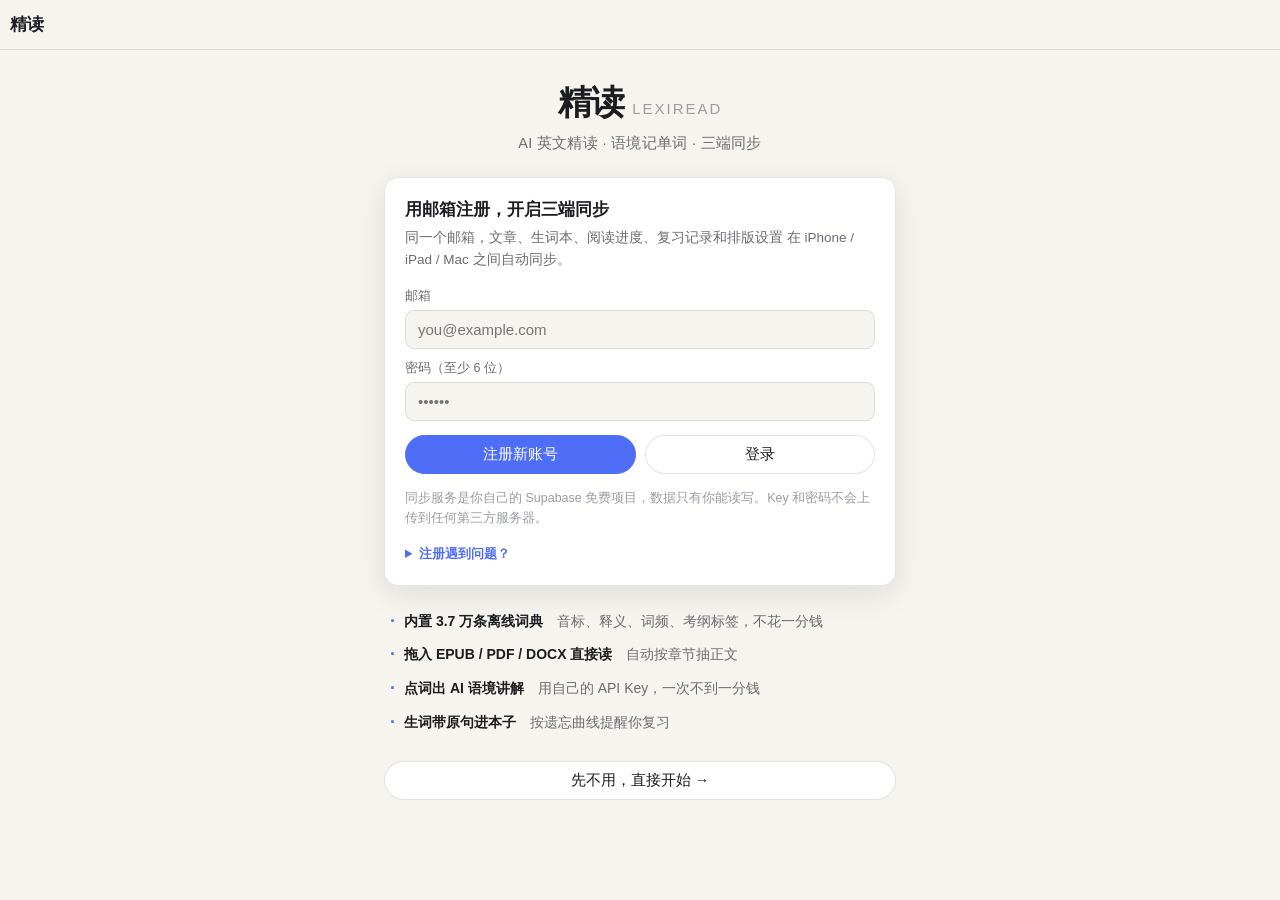
==== commit 2ca0bb61: "修同步掉线；新增中文对照翻译与生词本导出 Anki 同步（掉线根因修复）： - sync() 会用 Promise.all 并发发 4 个请求，token 过期时四个请求同时刷新，   而 Supab" ====
--- a/index.html
+++ b/index.html
@@ -81,11 +81,13 @@
       <div class="reader-tools" id="reader-tools">
         <button class="tool" data-action="tts-play">🔊 朗读</button>
         <button class="tool" data-action="tts-stop">⏹ 停止</button>
+        <button class="tool" data-action="toggle-translation">中 译文</button>
         <button class="tool" data-action="article-guide">✨ 导读</button>
         <button class="tool" data-action="toggle-focus">◎ 专注</button>
         <button class="tool" data-action="reader-settings">Aa 排版</button>
       </div>
     </div>
+    <div id="tr-progress" hidden></div>
     <div id="reader-viewport">
       <article id="reader-body" class="reader-body" lang="en"></article>
     </div>
@@ -107,7 +109,8 @@
     </div>
     <div class="row-actions">
       <button class="btn primary" data-action="start-review">开始复习 <b id="due-count" class="badge" hidden>0</b></button>
-      <button class="btn" data-action="vocab-export">导出</button>
+      <button class="btn" data-action="vocab-anki">导出 Anki</button>
+      <button class="btn" data-action="vocab-export">备份全部数据</button>
     </div>
     <div id="vocab-list" class="card-list"></div>
   </section>
@@ -206,6 +209,9 @@
       <label class="field"><span>两端对齐</span>
         <input id="set-justify" type="checkbox">
       </label>
+      <label class="field"><span>显示中文译文（对照阅读）</span>
+        <input id="set-translation" type="checkbox">
+      </label>
       <label class="field"><span>点词后自动请求 AI 讲解</span>
         <input id="set-autoai" type="checkbox">
       </label>
--- a/styles.css
+++ b/styles.css
@@ -272,6 +272,30 @@
   border-radius:999px; padding:7px 14px; font-size:13.5px; font-weight:550; }
 .seg-btn.is-on{ background: var(--bg-elev); color: var(--fg); box-shadow: 0 1px 4px rgba(0,0,0,.10); }
 
+/* ── 中文对照译文 ── */
+.tr-block{
+  font-size: calc(var(--fs) * 0.8); line-height: 1.8; color: var(--fg-dim);
+  margin: .1em 0 1.05em; padding: 6px 0 6px 11px;
+  border-left: 2px solid color-mix(in srgb, var(--accent) 45%, transparent);
+  break-inside: avoid-column; -webkit-column-break-inside: avoid;
+  text-indent: 0; animation: fade .25s;
+}
+.tr-block .tr-tag{
+  display:inline-block; font-size:10px; line-height:1.6; padding:0 5px; margin-right:7px;
+  border-radius:4px; background: var(--accent-soft); color: var(--accent);
+  font-weight:700; vertical-align: 1px; font-family: var(--ff-sans);
+}
+html[data-para="book"] .tr-block{ margin-top: -.6em; }
+
+#tr-progress{
+  max-width: var(--measure); margin: 0 auto; padding: 6px 20px 0;
+  font-size: 12.5px; color: var(--accent); text-align: center;
+}
+html[data-mode="page"] #tr-progress{ position: fixed; left:0; right:0;
+  top: calc(50px + env(safe-area-inset-top, 0px)); z-index: 55;
+  background: color-mix(in srgb, var(--bg) 90%, transparent);
+  padding: 5px 10px; border-bottom: 1px solid var(--line); }
+
 /* ── 底部导航 ── */
 #tabbar{
   position: fixed; left:0; right:0; bottom:0; z-index:60;
@@ -418,6 +442,19 @@
 .wc-row .btn{ flex:1; justify-content:center; }
 .wc-note{ font-size:12.5px; color: var(--fg-faint); line-height:1.65; margin: 14px 0 0; }
 
+/* 建表 SQL 展示框 */
+.sql-box{ max-height: 260px; overflow:auto; margin: 0 0 16px; padding: 12px 14px;
+  background: var(--bg-sunk); border:1px solid var(--line); border-radius: var(--radius-sm);
+  font-family: var(--ff-mono); font-size: 11.5px; line-height: 1.6; white-space: pre;
+  color: var(--fg-dim); -webkit-overflow-scrolling: touch; user-select: text; }
+
+/* 欢迎页的折叠帮助 */
+.wc-help{ margin-top: 14px; font-size: 13px; color: var(--fg-dim); line-height: 1.7; }
+.wc-help summary{ cursor: pointer; color: var(--accent); font-weight: 600; }
+.wc-help > div{ margin-top: 9px; padding: 11px 13px; background: var(--bg-sunk);
+  border-radius: var(--radius-sm); white-space: pre-wrap; }
+.wc-help b{ color: var(--fg); }
+
 /* ── 账号与同步 ── */
 .sync-btn{ font-size:18px; }
 .sync-btn.on{ color: var(--accent); }
